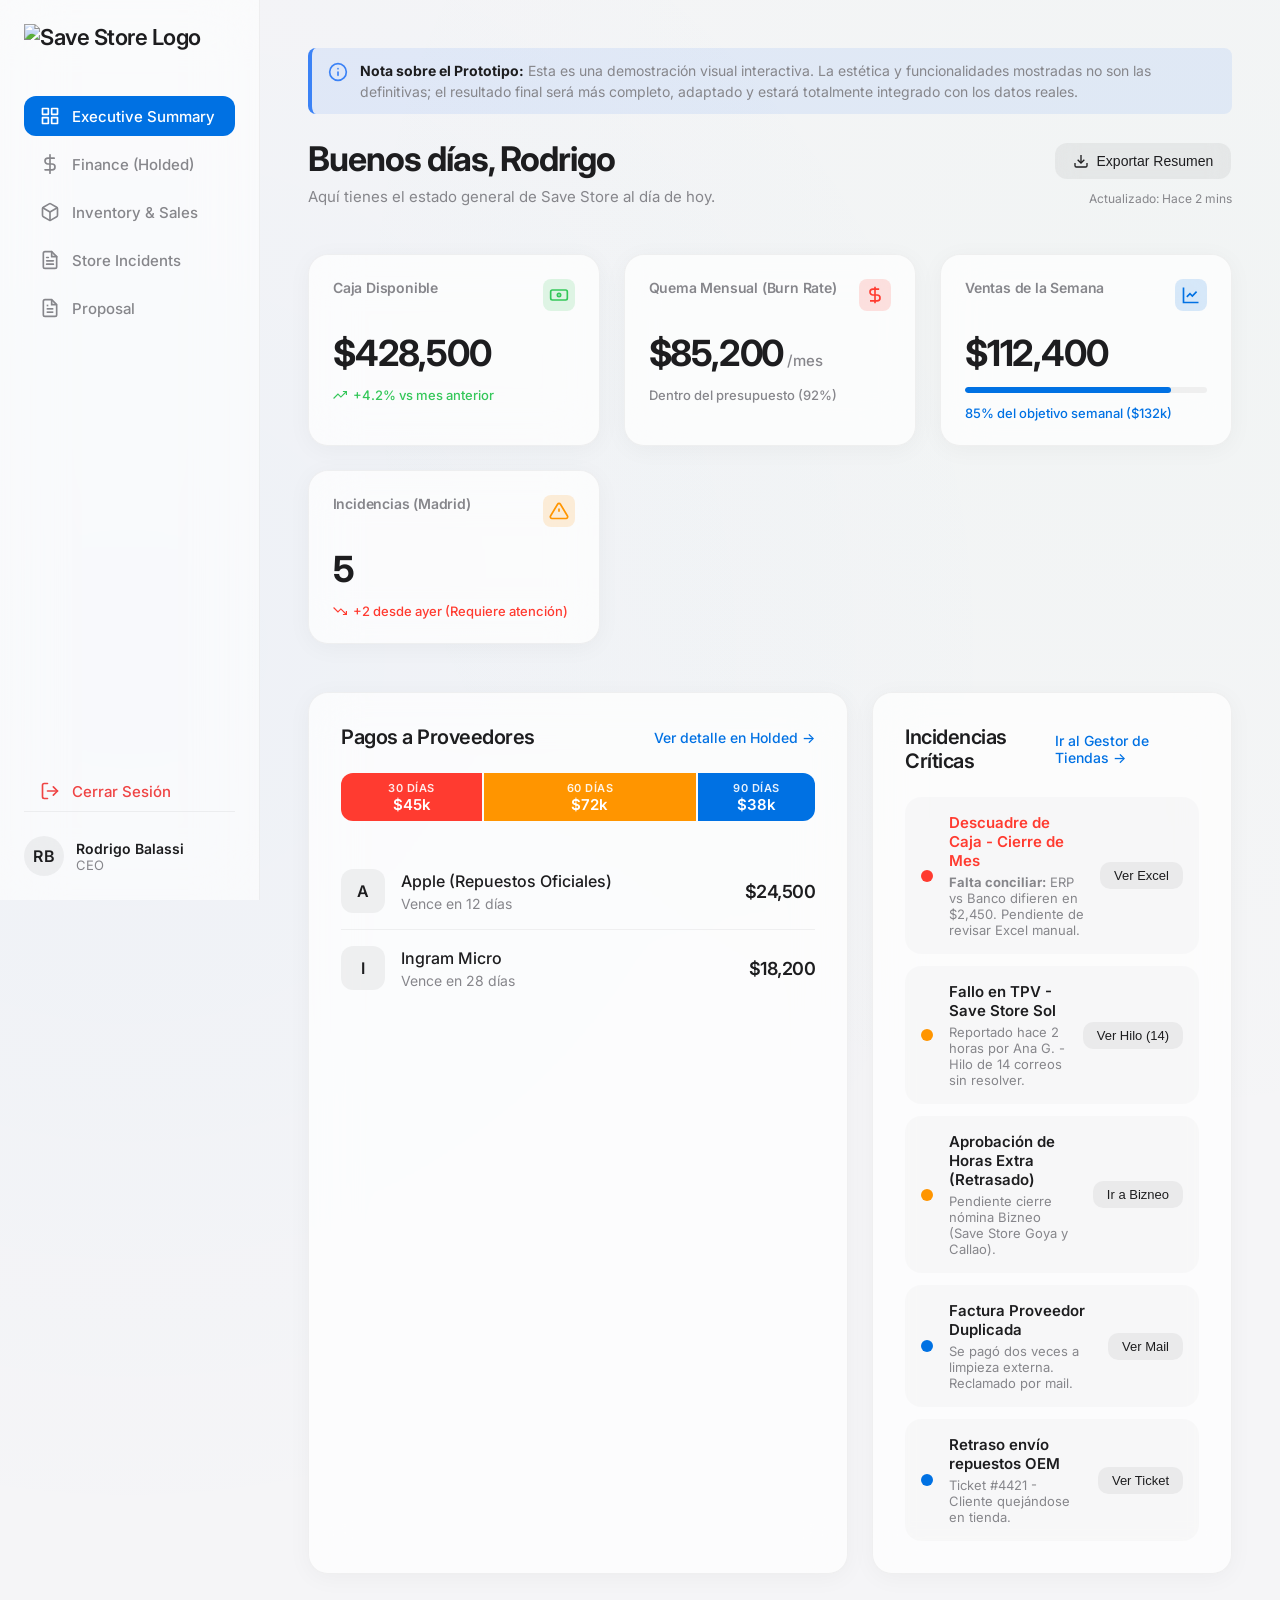
==== index.html @ fc48a294 "chore: remove seed button and script now that stores are populated" ====
<!DOCTYPE html>
<html lang="es">
<head>
    <meta charset="UTF-8">
    <meta name="viewport" content="width=device-width, initial-scale=1.0">
    <title>Dashboard CEO - Save Store</title>
    <link rel="preconnect" href="https://fonts.googleapis.com">
    <link rel="preconnect" href="https://fonts.gstatic.com" crossorigin>
    <link href="https://fonts.googleapis.com/css2?family=Inter:wght@300;400;500;600;700&display=swap" rel="stylesheet">
    <link rel="stylesheet" href="styles.css">
    <script type="module" src="auth-guard.js"></script>

    <link rel="stylesheet" href="https://unpkg.com/leaflet@1.9.4/dist/leaflet.css" integrity="sha256-p4NxAoJBhIIN+hmNHrzRCf9tD/miZyoHS5obTRR9BMY=" crossorigin=""/>
    <script src="https://unpkg.com/leaflet@1.9.4/dist/leaflet.js" integrity="sha256-20nQCchB9co0qIjJZRGuk2/Z9VM+kNiyxNV1lvTlZBo=" crossorigin=""></script>
    <script type="module" src="seed.js"></script>
    <script type="module" src="map.js"></script>
</head>

<body>
    <div class="app-container">
        <!-- Sidebar -->
        <aside class="sidebar">
            <div class="logo">
                <img src="https://savestore.es/wp-content/uploads/2022/04/logo-save.svg" alt="Save Store Logo" class="logo-img">
            </div>
                        <nav class="nav-menu">
                <a href="index.html" class="nav-item active">
                    <svg width="20" height="20" viewBox="0 0 24 24" fill="none" stroke="currentColor" stroke-width="2" stroke-linecap="round" stroke-linejoin="round"><rect x="3" y="3" width="7" height="7"></rect><rect x="14" y="3" width="7" height="7"></rect><rect x="14" y="14" width="7" height="7"></rect><rect x="3" y="14" width="7" height="7"></rect></svg>
                    Executive Summary
                </a>
                <a href="finance.html" class="nav-item">
                    <svg width="20" height="20" viewBox="0 0 24 24" fill="none" stroke="currentColor" stroke-width="2" stroke-linecap="round" stroke-linejoin="round"><line x1="12" y1="1" x2="12" y2="23"></line><path d="M17 5H9.5a3.5 3.5 0 0 0 0 7h5a3.5 3.5 0 0 1 0 7H6"></path></svg>
                    Finance (Holded)
                </a>
                <a href="inventory.html" class="nav-item">
                    <svg width="20" height="20" viewBox="0 0 24 24" fill="none" stroke="currentColor" stroke-width="2" stroke-linecap="round" stroke-linejoin="round"><path d="M21 16V8a2 2 0 0 0-1-1.73l-7-4a2 2 0 0 0-2 0l-7 4A2 2 0 0 0 3 8v8a2 2 0 0 0 1 1.73l7 4a2 2 0 0 0 2 0l7-4A2 2 0 0 0 21 16z"></path><polyline points="3.27 6.96 12 12.01 20.73 6.96"></polyline><line x1="12" y1="22.08" x2="12" y2="12"></line></svg>
                    Inventory & Sales
                </a>
                <a href="incidents.html" class="nav-item">
                    <svg width="20" height="20" viewBox="0 0 24 24" fill="none" stroke="currentColor" stroke-width="2" stroke-linecap="round" stroke-linejoin="round"><path d="M14 2H6a2 2 0 0 0-2 2v16a2 2 0 0 0 2 2h12a2 2 0 0 0 2-2V8z"></path><polyline points="14 2 14 8 20 8"></polyline><line x1="16" y1="13" x2="8" y2="13"></line><line x1="16" y1="17" x2="8" y2="17"></line><polyline points="10 9 9 9 8 9"></polyline></svg>
                    Store Incidents
                </a>
                <a href="proposal.html" class="nav-item">
                    <svg width="20" height="20" fill="none" stroke="currentColor" stroke-width="2" viewBox="0 0 24 24"><path d="M14 2H6a2 2 0 0 0-2 2v16a2 2 0 0 0 2 2h12a2 2 0 0 0 2-2V8z"></path><polyline points="14 2 14 8 20 8"></polyline><line x1="16" y1="13" x2="8" y2="13"></line><line x1="16" y1="17" x2="8" y2="17"></line><polyline points="10 9 9 9 8 9"></polyline></svg>
                    Proposal
                </a>
                            <a href="#" onclick="window.logout()" class="nav-item" style="color: #ef4444; margin-top: auto;">
                    <svg width="20" height="20" viewBox="0 0 24 24" fill="none" stroke="currentColor" stroke-width="2" stroke-linecap="round" stroke-linejoin="round"><path d="M9 21H5a2 2 0 0 1-2-2V5a2 2 0 0 1 2-2h4"></path><polyline points="16 17 21 12 16 7"></polyline><line x1="21" y1="12" x2="9" y2="12"></line></svg>
                    Cerrar Sesión
                </a>
            </nav>
            <div class="user-profile">
                <div class="avatar">RB</div>
                <div class="user-info">
                    <span class="user-name">Rodrigo Balassi</span>
                    <span class="user-role">CEO</span>
                </div>
            </div>
        </aside>

        <!-- Main Content -->
        <main class="main-content">

            <div style="background-color: rgba(59, 130, 246, 0.1); border-left: 4px solid #3b82f6; padding: 12px 16px; margin-bottom: 24px; border-radius: 8px; display: flex; align-items: flex-start; gap: 12px;">
                <svg width="20" height="20" viewBox="0 0 24 24" fill="none" stroke="#3b82f6" stroke-width="2" stroke-linecap="round" stroke-linejoin="round" style="flex-shrink: 0; margin-top: 2px;"><circle cx="12" cy="12" r="10"></circle><line x1="12" y1="16" x2="12" y2="12"></line><line x1="12" y1="8" x2="12.01" y2="8"></line></svg>
                <div style="color: var(--text-secondary); font-size: 14px; line-height: 1.5;">
                    <strong style="color: var(--text-primary);">Nota sobre el Prototipo:</strong> Esta es una demostración visual interactiva. La estética y funcionalidades mostradas no son las definitivas; el resultado final será más completo, adaptado y estará totalmente integrado con los datos reales.
                </div>
            </div>

            <header class="top-header">
                <div class="greeting">
                    <h1>Buenos días, Rodrigo</h1>
                    <p>Aquí tienes el estado general de Save Store al día de hoy.</p>
                </div>
                <div class="header-actions">
                    <button class="btn btn-secondary">
                        <svg width="16" height="16" viewBox="0 0 24 24" fill="none" stroke="currentColor" stroke-width="2"><path d="M21 15v4a2 2 0 0 1-2 2H5a2 2 0 0 1-2-2v-4"></path><polyline points="7 10 12 15 17 10"></polyline><line x1="12" y1="15" x2="12" y2="3"></line></svg>
                        Exportar Resumen
                    </button>
                    
                    <div class="date-badge">
Actualizado: Hace 2 mins</div>
                </div>
            </header>

            <!-- Key Metrics Grid -->
            <div class="metrics-grid">
                <!-- Caja -->
                <div class="metric-card glass">
                    <div class="metric-header">
                        <span class="metric-title">Caja Disponible</span>
                        <div class="icon-box green">
                            <svg width="20" height="20" viewBox="0 0 24 24" fill="none" stroke="currentColor" stroke-width="2"><rect x="2" y="6" width="20" height="12" rx="2"></rect><circle cx="12" cy="12" r="2"></circle></svg>
                        </div>
                    </div>
                    <div class="metric-value">$428,500</div>
                    <div class="metric-trend positive">
                        <svg width="14" height="14" viewBox="0 0 24 24" fill="none" stroke="currentColor" stroke-width="2"><polyline points="23 6 13.5 15.5 8.5 10.5 1 18"></polyline><polyline points="17 6 23 6 23 12"></polyline></svg>
                        +4.2% vs mes anterior
                    </div>
                </div>

                <!-- Burn Rate -->
                <div class="metric-card glass">
                    <div class="metric-header">
                        <span class="metric-title">Quema Mensual (Burn Rate)</span>
                        <div class="icon-box red">
                            <svg width="20" height="20" viewBox="0 0 24 24" fill="none" stroke="currentColor" stroke-width="2"><path d="M12 2v20"></path><path d="M17 5H9.5a3.5 3.5 0 0 0 0 7h5a3.5 3.5 0 0 1 0 7H6"></path></svg>
                        </div>
                    </div>
                    <div class="metric-value">$85,200<span class="metric-unit">/mes</span></div>
                    <div class="metric-trend neutral">
                        Dentro del presupuesto (92%)
                    </div>
                </div>

                <!-- Ventas vs Objetivo -->
                <div class="metric-card glass">
                    <div class="metric-header">
                        <span class="metric-title">Ventas de la Semana</span>
                        <div class="icon-box blue">
                            <svg width="20" height="20" viewBox="0 0 24 24" fill="none" stroke="currentColor" stroke-width="2"><path d="M3 3v18h18"></path><path d="M18.7 8l-5.1 5.2-2.8-2.7L7 14.3"></path></svg>
                        </div>
                    </div>
                    <div class="metric-value">$112,400</div>
                    <div class="progress-bar-container">
                        <div class="progress-bar-fill" style="width: 85%;"></div>
                    </div>
                    <div class="metric-trend info">
                        85% del objetivo semanal ($132k)
                    </div>
                </div>

                <!-- Incidencias -->
                <div class="metric-card glass">
                    <div class="metric-header">
                        <span class="metric-title">Incidencias (Madrid)</span>
                        <div class="icon-box orange">
                            <svg width="20" height="20" viewBox="0 0 24 24" fill="none" stroke="currentColor" stroke-width="2"><path d="M10.29 3.86L1.82 18a2 2 0 0 0 1.71 3h16.94a2 2 0 0 0 1.71-3L13.71 3.86a2 2 0 0 0-3.42 0z"></path><line x1="12" y1="9" x2="12" y2="13"></line><line x1="12" y1="17" x2="12.01" y2="17"></line></svg>
                        </div>
                    </div>
                    <div class="metric-value">5</div>
                    <div class="metric-trend negative">
                        <svg width="14" height="14" viewBox="0 0 24 24" fill="none" stroke="currentColor" stroke-width="2"><polyline points="23 18 13.5 8.5 8.5 13.5 1 6"></polyline><polyline points="17 18 23 18 23 12"></polyline></svg>
                        +2 desde ayer (Requiere atención)
                    </div>
                </div>
            </div>

            <!-- Detailed Sections -->
            <div class="details-grid">
                <!-- Pagos Comprometidos -->
                <div class="detail-card glass">
                    <div class="card-header">
                        <h2>Pagos a Proveedores</h2>
                        <a href="finance.html" class="view-all">Ver detalle en Holded →</a>
                    </div>
                    <div class="timeline-chart">
                        <div class="timeline-bar">
                            <div class="timeline-segment warning" style="width: 30%;">
                                <span class="segment-label">30 Días</span>
                                <span class="segment-value">$45k</span>
                            </div>
                            <div class="timeline-segment caution" style="width: 45%;">
                                <span class="segment-label">60 Días</span>
                                <span class="segment-value">$72k</span>
                            </div>
                            <div class="timeline-segment safe" style="width: 25%;">
                                <span class="segment-label">90 Días</span>
                                <span class="segment-value">$38k</span>
                            </div>
                        </div>
                    </div>
                    <ul class="supplier-list">
                        <li>
                            <div class="supplier-info">
                                <div class="supplier-avatar">A</div>
                                <div>
                                    <h4>Apple (Repuestos Oficiales)</h4>
                                    <p>Vence en 12 días</p>
                                </div>
                            </div>
                            <span class="amount">$24,500</span>
                        </li>
                        <li>
                            <div class="supplier-info">
                                <div class="supplier-avatar">I</div>
                                <div>
                                    <h4>Ingram Micro</h4>
                                    <p>Vence en 28 días</p>
                                </div>
                            </div>
                            <span class="amount">$18,200</span>
                        </li>
                    </ul>
                </div>

                <!-- Incidencias Críticas -->
                <div class="detail-card glass">
                    <div class="card-header">
                        <h2>Incidencias Críticas</h2>
                        <a href="incidents.html" class="view-all">Ir al Gestor de Tiendas →</a>
                    </div>
                    <div class="incidents-list">
                        <div class="incident-item">
                            <div class="status-indicator critical"></div>
                            <div class="incident-content">
                                <h4 style="color:var(--color-red)">Descuadre de Caja - Cierre de Mes</h4>
                                <p><strong>Falta conciliar:</strong> ERP vs Banco difieren en $2,450. Pendiente de revisar Excel manual.</p>
                            </div>
                            <button class="btn-small">Ver Excel</button>
                        </div>
                        <div class="incident-item">
                            <div class="status-indicator high"></div>
                            <div class="incident-content">
                                <h4>Fallo en TPV - Save Store Sol</h4>
                                <p>Reportado hace 2 horas por Ana G. - Hilo de 14 correos sin resolver.</p>
                            </div>
                            <button class="btn-small">Ver Hilo (14)</button>
                        </div>
                        <div class="incident-item">
                            <div class="status-indicator high"></div>
                            <div class="incident-content">
                                <h4>Aprobación de Horas Extra (Retrasado)</h4>
                                <p>Pendiente cierre nómina Bizneo (Save Store Goya y Callao).</p>
                            </div>
                            <button class="btn-small">Ir a Bizneo</button>
                        </div>
                        <div class="incident-item">
                            <div class="status-indicator medium"></div>
                            <div class="incident-content">
                                <h4>Factura Proveedor Duplicada</h4>
                                <p>Se pagó dos veces a limpieza externa. Reclamado por mail.</p>
                            </div>
                            <button class="btn-small">Ver Mail</button>
                        </div>
                        <div class="incident-item">
                            <div class="status-indicator medium"></div>
                            <div class="incident-content">
                                <h4>Retraso envío repuestos OEM</h4>
                                <p>Ticket #4421 - Cliente quejándose en tienda.</p>
                            </div>
                            <button class="btn-small">Ver Ticket</button>
                        </div>
                    </div>
                </div>
            </div>
        </main>
    </div>
</body>
</html>
---- styles.css ----
:root {
    /* Apple Light Mode Colors */
    --bg-dark: #f5f5f7; /* Classic Apple light background */
    --bg-panel: rgba(255, 255, 255, 0.7);
    --bg-panel-hover: rgba(255, 255, 255, 0.9);
    --border-color: rgba(0, 0, 0, 0.05);
    --text-primary: #1d1d1f; /* Apple text color */
    --text-secondary: #86868b;
    --accent: #0071e3; /* Apple Blue (Light Mode) */
    
    --color-green: #34c759;
    --color-red: #ff3b30;
    --color-blue: #0071e3;
    --color-orange: #ff9500;
    
    --font-main: -apple-system, BlinkMacSystemFont, "Inter", "SF Pro Text", "Segoe UI", Roboto, Helvetica, Arial, sans-serif;
}

* {
    margin: 0;
    padding: 0;
    box-sizing: border-box;
    -webkit-font-smoothing: antialiased;
    -moz-osx-font-smoothing: grayscale;
}

body {
    background-color: var(--bg-dark);
    color: var(--text-primary);
    font-family: var(--font-main);
    background-image: 
        radial-gradient(circle at 10% 40%, rgba(0, 113, 227, 0.03) 0%, transparent 60%),
        radial-gradient(circle at 90% 20%, rgba(52, 199, 89, 0.02) 0%, transparent 50%);
    min-height: 100vh;
    overflow-x: hidden;
}

/* Glassmorphism Utilities - Apple Style (Light Mode) */
.glass {
    background: var(--bg-panel);
    backdrop-filter: blur(24px);
    -webkit-backdrop-filter: blur(24px);
    border: 0.5px solid var(--border-color);
    border-radius: 20px;
    box-shadow: 0 4px 24px rgba(0, 0, 0, 0.04);
    transition: transform 0.2s cubic-bezier(0.25, 0.1, 0.25, 1), background 0.2s ease, box-shadow 0.2s ease;
}

.glass:hover {
    background: var(--bg-panel-hover);
    transform: scale(0.995);
    box-shadow: 0 8px 32px rgba(0, 0, 0, 0.06);
}

/* Layout */
.app-container {
    display: flex;
    min-height: 100vh;
}

/* Sidebar */
.sidebar {
    width: 260px;
    border-right: 0.5px solid var(--border-color);
    background: rgba(255, 255, 255, 0.6);
    backdrop-filter: blur(30px);
    -webkit-backdrop-filter: blur(30px);
    display: flex;
    flex-direction: column;
    padding: 24px;
    position: fixed;
    height: 100vh;
}

.logo {
    display: flex;
    align-items: center;
    gap: 12px;
    font-size: 22px;
    font-weight: 600;
    letter-spacing: -0.5px;
    margin-bottom: 40px;
}

.logo-img {
    height: 32px;
    width: auto;
    object-fit: contain;
}

.nav-menu {
    display: flex;
    flex-direction: column;
    gap: 8px;
    flex: 1;
}

.nav-item {
    display: flex;
    align-items: center;
    gap: 12px;
    padding: 10px 16px;
    color: var(--text-secondary);
    text-decoration: none;
    border-radius: 12px;
    font-weight: 500;
    font-size: 15px;
    transition: all 0.2s cubic-bezier(0.25, 0.1, 0.25, 1);
}

.nav-item:hover, .nav-item.active {
    background: rgba(0, 0, 0, 0.03);
    color: var(--text-primary);
}

.nav-item.active {
    background: var(--accent);
    color: #ffffff;
}

.user-profile {
    display: flex;
    align-items: center;
    gap: 12px;
    padding-top: 24px;
    border-top: 0.5px solid var(--border-color);
}

.avatar {
    width: 40px;
    height: 40px;
    border-radius: 50%;
    background: rgba(0,0,0,0.05);
    display: flex;
    align-items: center;
    justify-content: center;
    font-weight: 600;
    letter-spacing: 1px;
}

.user-info {
    display: flex;
    flex-direction: column;
}

.user-name {
    font-weight: 600;
    font-size: 14px;
}

.user-role {
    font-size: 13px;
    color: var(--text-secondary);
}

/* Main Content */
.main-content {
    flex: 1;
    margin-left: 260px;
    padding: 48px;
}

.top-header {
    display: flex;
    justify-content: space-between;
    align-items: flex-end;
    margin-bottom: 48px;
}

.greeting h1 {
    font-size: 34px;
    font-weight: 700;
    letter-spacing: -1px;
    margin-bottom: 8px;
}

.greeting p {
    color: var(--text-secondary);
    font-size: 15px;
}

.header-actions {
    display: flex;
    flex-direction: column;
    align-items: flex-end;
    gap: 12px;
}

.date-badge {
    font-size: 12px;
    color: var(--text-secondary);
    display: inline-flex;
    align-items: center;
}

.btn {
    display: inline-flex;
    align-items: center;
    gap: 8px;
    padding: 10px 18px;
    border-radius: 12px;
    font-weight: 500;
    font-size: 14px;
    cursor: pointer;
    border: none;
    transition: all 0.2s cubic-bezier(0.25, 0.1, 0.25, 1);
}

.btn-secondary {
    background: rgba(0, 0, 0, 0.05);
    color: var(--text-primary);
    backdrop-filter: blur(10px);
}

.btn-secondary:hover {
    background: rgba(0, 0, 0, 0.08);
    transform: scale(0.98);
}

.btn-small {
    padding: 6px 14px;
    border-radius: 10px;
    font-size: 13px;
    font-weight: 500;
    background: rgba(0, 0, 0, 0.05);
    color: var(--text-primary);
    cursor: pointer;
    transition: all 0.2s;
    border: none;
}

.btn-small:hover {
    background: rgba(0, 0, 0, 0.08);
    transform: scale(0.96);
}

/* Metrics Grid */
.metrics-grid {
    display: grid;
    grid-template-columns: repeat(auto-fit, minmax(240px, 1fr));
    gap: 24px;
    margin-bottom: 48px;
}

.metric-card {
    padding: 24px;
}

.metric-header {
    display: flex;
    justify-content: space-between;
    align-items: flex-start;
    margin-bottom: 20px;
}

.metric-title {
    color: var(--text-secondary);
    font-size: 14px;
    font-weight: 600;
    letter-spacing: -0.2px;
}

.icon-box {
    width: 32px;
    height: 32px;
    border-radius: 8px;
    display: flex;
    align-items: center;
    justify-content: center;
}

.icon-box.green { color: var(--color-green); background: rgba(52, 199, 89, 0.15); }
.icon-box.red { color: var(--color-red); background: rgba(255, 59, 48, 0.15); }
.icon-box.blue { color: var(--color-blue); background: rgba(0, 113, 227, 0.15); }
.icon-box.orange { color: var(--color-orange); background: rgba(255, 149, 0, 0.15); }

.metric-value {
    font-size: 36px;
    font-weight: 700;
    letter-spacing: -1.2px;
    margin-bottom: 12px;
    display: flex;
    align-items: baseline;
    gap: 4px;
}

.metric-unit {
    font-size: 15px;
    color: var(--text-secondary);
    font-weight: 500;
    letter-spacing: 0;
}

.metric-trend {
    display: flex;
    align-items: center;
    gap: 6px;
    font-size: 13px;
    font-weight: 500;
}

.metric-trend.positive { color: var(--color-green); }
.metric-trend.negative { color: var(--color-red); }
.metric-trend.neutral { color: var(--text-secondary); }
.metric-trend.info { color: var(--color-blue); }

.progress-bar-container {
    height: 6px;
    background: rgba(0, 0, 0, 0.05);
    border-radius: 3px;
    margin-bottom: 12px;
    overflow: hidden;
}

.progress-bar-fill {
    height: 100%;
    background: var(--color-blue);
    border-radius: 3px;
}

/* Details Grid */
.details-grid {
    display: grid;
    grid-template-columns: 3fr 2fr;
    gap: 24px;
}

.detail-card {
    padding: 32px;
}

.card-header {
    display: flex;
    justify-content: space-between;
    align-items: center;
    margin-bottom: 24px;
}

.card-header h2 {
    font-size: 20px;
    font-weight: 600;
    letter-spacing: -0.5px;
}

.view-all {
    color: var(--accent);
    text-decoration: none;
    font-size: 14px;
    font-weight: 500;
}

.view-all:hover {
    text-decoration: underline;
}

/* Timeline Chart */
.timeline-chart {
    margin-bottom: 32px;
}

.timeline-bar {
    display: flex;
    height: 48px;
    border-radius: 12px;
    overflow: hidden;
    gap: 2px;
    background: transparent;
}

.timeline-segment {
    display: flex;
    flex-direction: column;
    justify-content: center;
    align-items: center;
    position: relative;
}

.timeline-segment.warning { background: var(--color-red); color: white; }
.timeline-segment.caution { background: var(--color-orange); color: white; }
.timeline-segment.safe { background: var(--color-blue); color: white; }

.segment-label {
    font-size: 11px;
    text-transform: uppercase;
    letter-spacing: 0.5px;
    opacity: 0.9;
    font-weight: 600;
}

.segment-value {
    font-size: 15px;
    font-weight: 600;
}

/* Supplier List */
.supplier-list {
    list-style: none;
}

.supplier-list li {
    display: flex;
    justify-content: space-between;
    align-items: center;
    padding: 16px 0;
    border-bottom: 0.5px solid var(--border-color);
}

.supplier-list li:last-child {
    border-bottom: none;
    padding-bottom: 0;
}

.supplier-info {
    display: flex;
    align-items: center;
    gap: 16px;
}

.supplier-avatar {
    width: 44px;
    height: 44px;
    background: rgba(0, 0, 0, 0.05);
    color: var(--text-primary);
    border-radius: 12px;
    display: flex;
    align-items: center;
    justify-content: center;
    font-weight: 600;
    font-size: 16px;
}

.supplier-info h4 {
    font-size: 16px;
    font-weight: 500;
    margin-bottom: 4px;
}

.supplier-info p {
    font-size: 14px;
    color: var(--text-secondary);
}

.amount {
    font-weight: 600;
    font-size: 18px;
    letter-spacing: -0.5px;
}

/* Incidents List */
.incidents-list {
    display: flex;
    flex-direction: column;
    gap: 12px;
}

.incident-item {
    display: flex;
    align-items: center;
    gap: 16px;
    padding: 16px;
    background: rgba(0, 0, 0, 0.02);
    border-radius: 16px;
    transition: all 0.2s cubic-bezier(0.25, 0.1, 0.25, 1);
}

.incident-item:hover {
    background: rgba(0, 0, 0, 0.04);
    transform: scale(0.98);
}

.status-indicator {
    width: 12px;
    height: 12px;
    border-radius: 50%;
    flex-shrink: 0;
}

.status-indicator.critical { background: var(--color-red); }
.status-indicator.high { background: var(--color-orange); }
.status-indicator.medium { background: var(--color-blue); }

.incident-content {
    flex: 1;
}

.incident-content h4 {
    font-size: 15px;
    font-weight: 600;
    margin-bottom: 4px;
}

.incident-content p {
    font-size: 13px;
    color: var(--text-secondary);
}
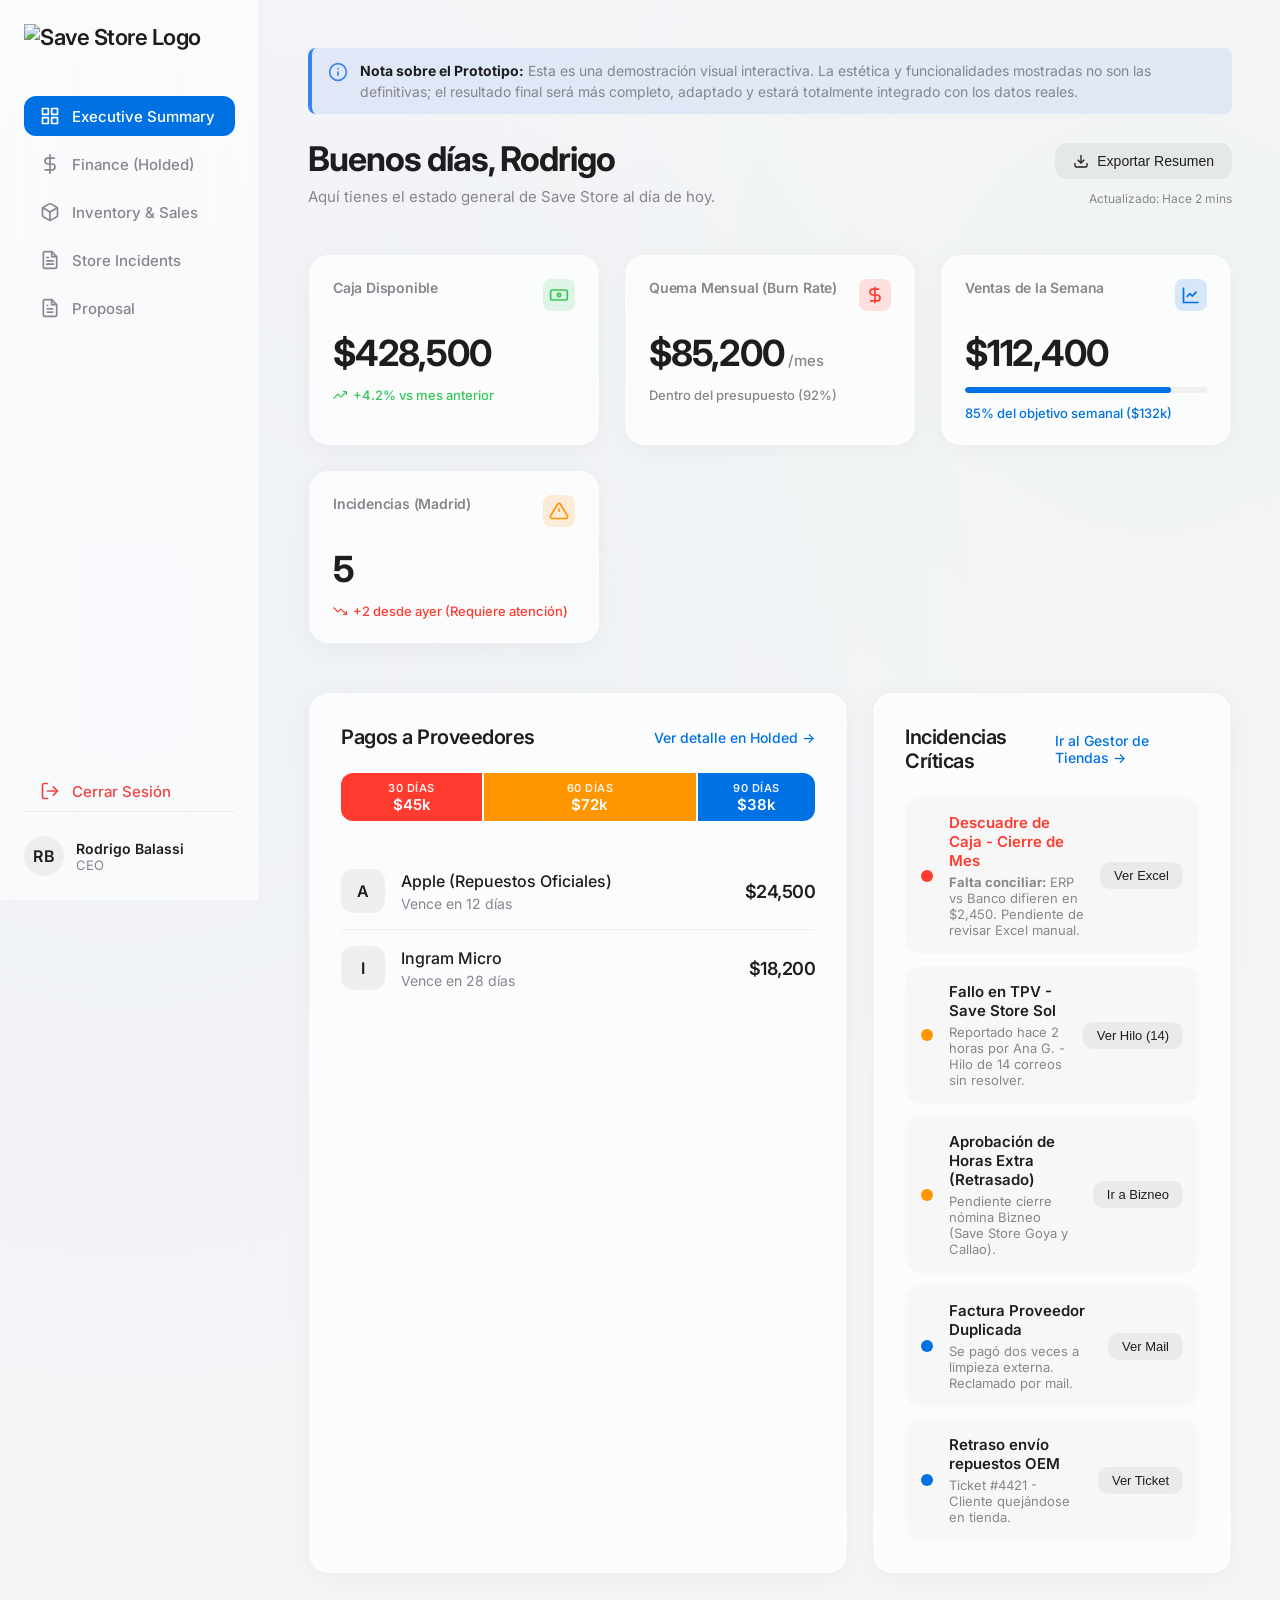
==== commit 2949e991: "fix: restore leaflet imports" ====
--- a/index.html
+++ b/index.html
@@ -9,10 +9,8 @@
     <link href="https://fonts.googleapis.com/css2?family=Inter:wght@300;400;500;600;700&display=swap" rel="stylesheet">
     <link rel="stylesheet" href="styles.css">
     <script type="module" src="auth-guard.js"></script>
-
     <link rel="stylesheet" href="https://unpkg.com/leaflet@1.9.4/dist/leaflet.css" integrity="sha256-p4NxAoJBhIIN+hmNHrzRCf9tD/miZyoHS5obTRR9BMY=" crossorigin=""/>
     <script src="https://unpkg.com/leaflet@1.9.4/dist/leaflet.js" integrity="sha256-20nQCchB9co0qIjJZRGuk2/Z9VM+kNiyxNV1lvTlZBo=" crossorigin=""></script>
-    <script type="module" src="seed.js"></script>
     <script type="module" src="map.js"></script>
 </head>
 
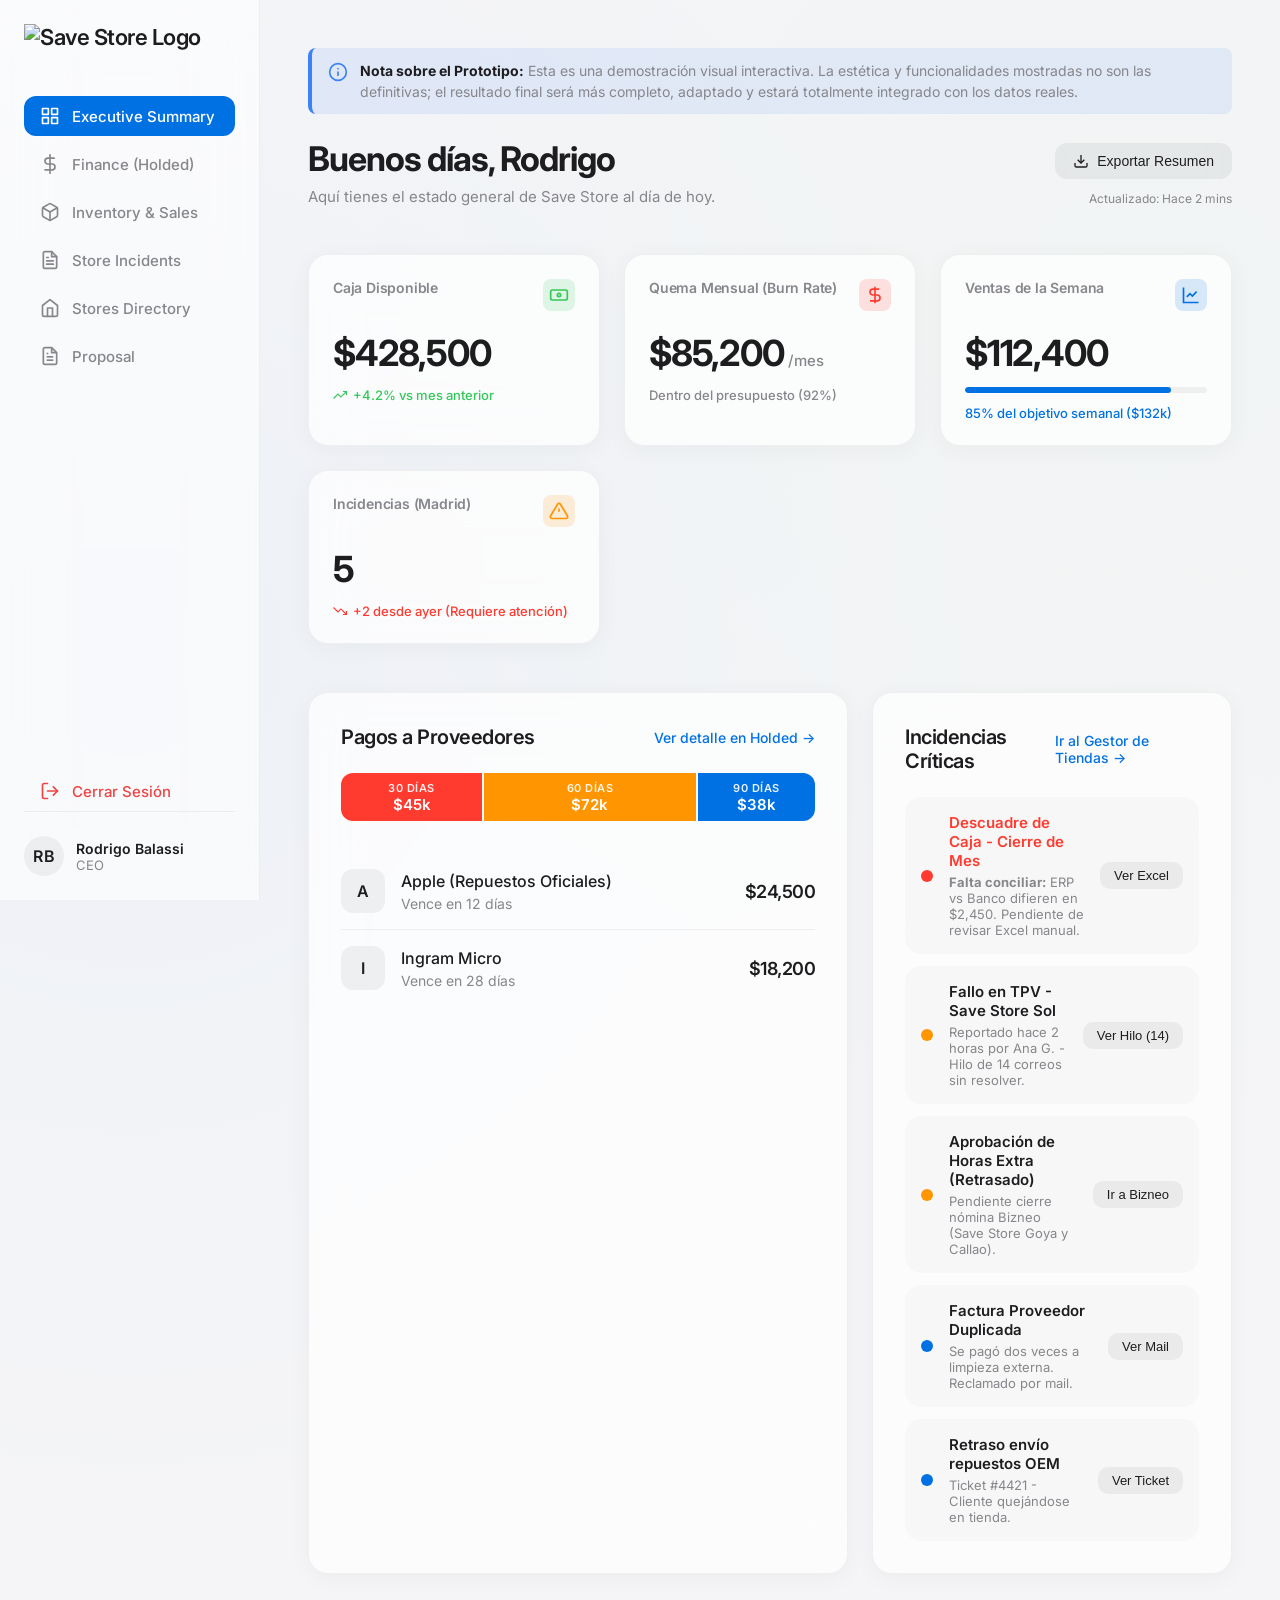
==== commit 6d0b39b8: "feat: add dedicated Stores Directory page with real-time Firebase data table and search" ====
--- a/index.html
+++ b/index.html
@@ -38,6 +38,10 @@
                     <svg width="20" height="20" viewBox="0 0 24 24" fill="none" stroke="currentColor" stroke-width="2" stroke-linecap="round" stroke-linejoin="round"><path d="M14 2H6a2 2 0 0 0-2 2v16a2 2 0 0 0 2 2h12a2 2 0 0 0 2-2V8z"></path><polyline points="14 2 14 8 20 8"></polyline><line x1="16" y1="13" x2="8" y2="13"></line><line x1="16" y1="17" x2="8" y2="17"></line><polyline points="10 9 9 9 8 9"></polyline></svg>
                     Store Incidents
                 </a>
+                                <a href="stores.html" class="nav-item">
+                    <svg width="20" height="20" viewBox="0 0 24 24" fill="none" stroke="currentColor" stroke-width="2" stroke-linecap="round" stroke-linejoin="round"><path d="M3 9l9-7 9 7v11a2 2 0 0 1-2 2H5a2 2 0 0 1-2-2z"></path><polyline points="9 22 9 12 15 12 15 22"></polyline></svg>
+                    Stores Directory
+                </a>
                 <a href="proposal.html" class="nav-item">
                     <svg width="20" height="20" fill="none" stroke="currentColor" stroke-width="2" viewBox="0 0 24 24"><path d="M14 2H6a2 2 0 0 0-2 2v16a2 2 0 0 0 2 2h12a2 2 0 0 0 2-2V8z"></path><polyline points="14 2 14 8 20 8"></polyline><line x1="16" y1="13" x2="8" y2="13"></line><line x1="16" y1="17" x2="8" y2="17"></line><polyline points="10 9 9 9 8 9"></polyline></svg>
                     Proposal
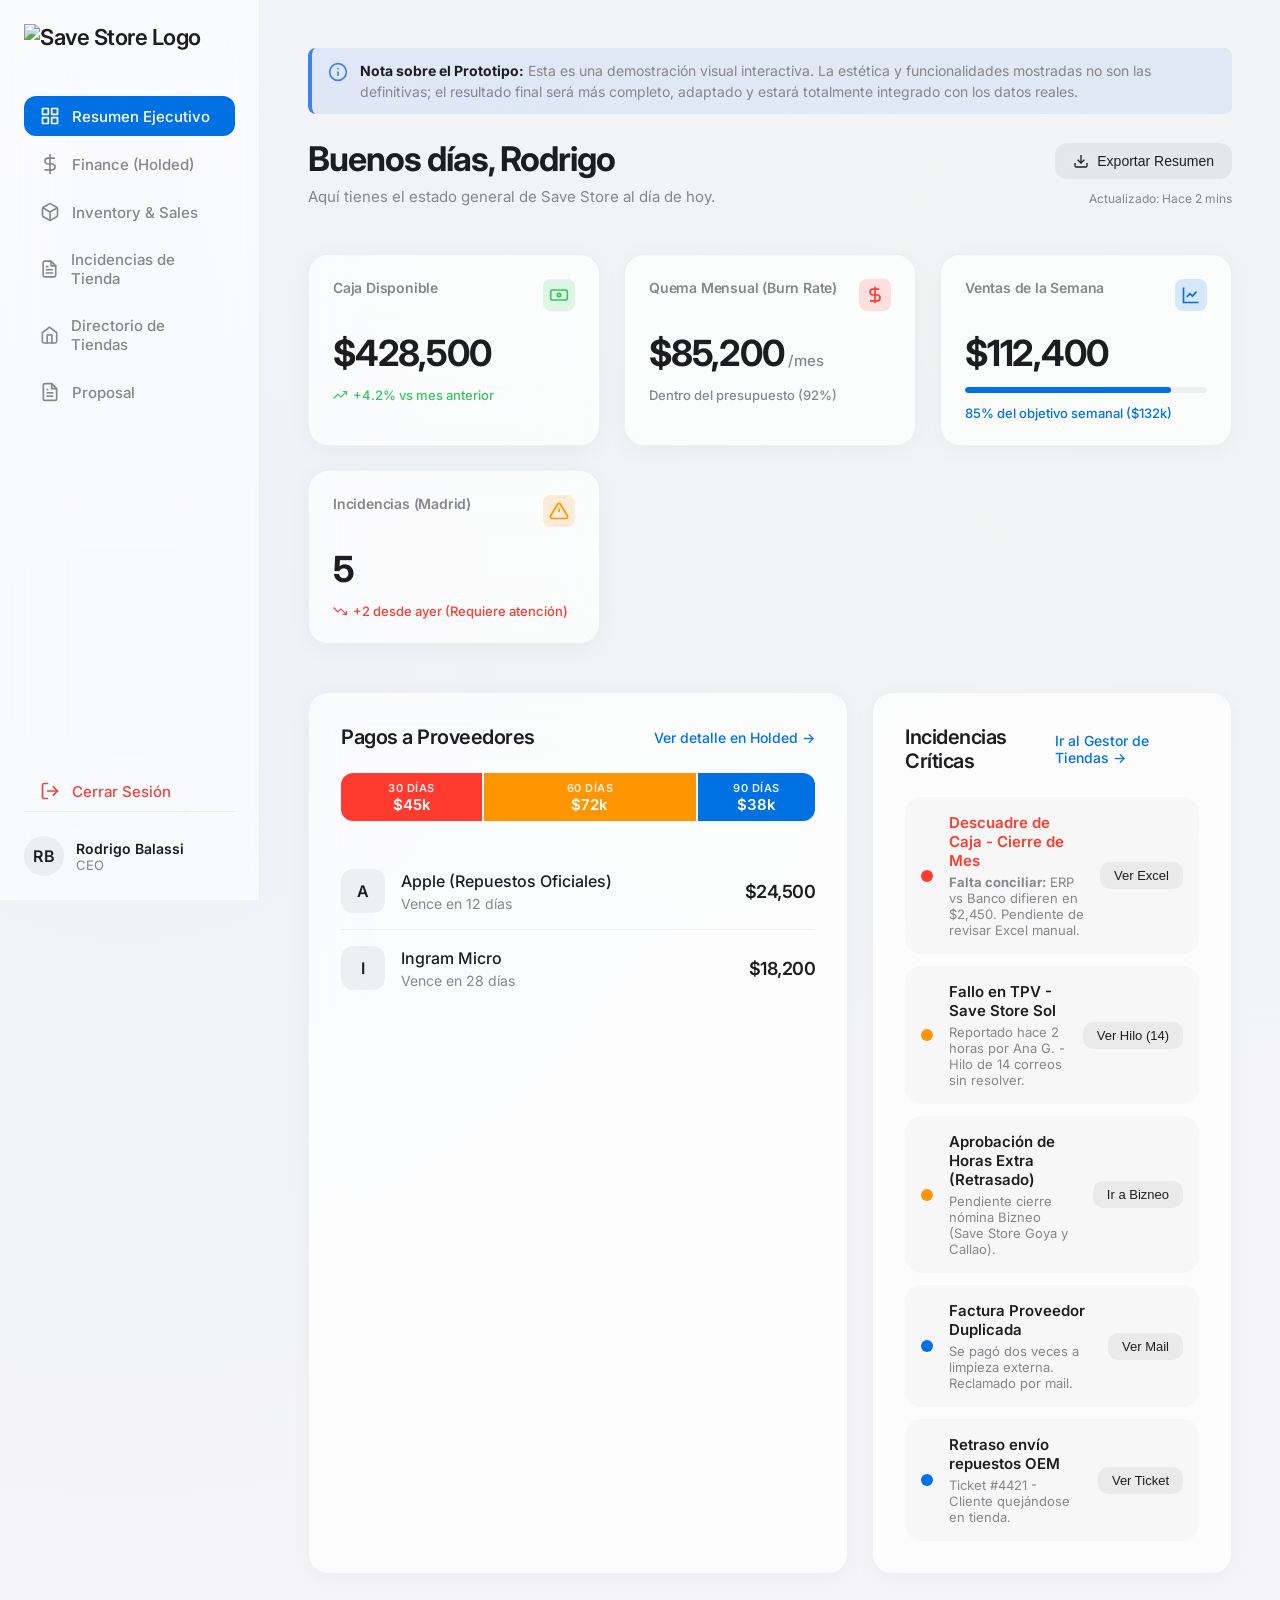
==== commit 2a1600f0: "chore: translate sidebar menu to Spanish" ====
--- a/index.html
+++ b/index.html
@@ -23,9 +23,7 @@
             </div>
                         <nav class="nav-menu">
                 <a href="index.html" class="nav-item active">
-                    <svg width="20" height="20" viewBox="0 0 24 24" fill="none" stroke="currentColor" stroke-width="2" stroke-linecap="round" stroke-linejoin="round"><rect x="3" y="3" width="7" height="7"></rect><rect x="14" y="3" width="7" height="7"></rect><rect x="14" y="14" width="7" height="7"></rect><rect x="3" y="14" width="7" height="7"></rect></svg>
-                    Executive Summary
-                </a>
+                    <svg width="20" height="20" viewBox="0 0 24 24" fill="none" stroke="currentColor" stroke-width="2" stroke-linecap="round" stroke-linejoin="round"><rect x="3" y="3" width="7" height="7"></rect><rect x="14" y="3" width="7" height="7"></rect><rect x="14" y="14" width="7" height="7"></rect><rect x="3" y="14" width="7" height="7"></rect></svg>Resumen Ejecutivo</a>
                 <a href="finance.html" class="nav-item">
                     <svg width="20" height="20" viewBox="0 0 24 24" fill="none" stroke="currentColor" stroke-width="2" stroke-linecap="round" stroke-linejoin="round"><line x1="12" y1="1" x2="12" y2="23"></line><path d="M17 5H9.5a3.5 3.5 0 0 0 0 7h5a3.5 3.5 0 0 1 0 7H6"></path></svg>
                     Finance (Holded)
@@ -35,13 +33,9 @@
                     Inventory & Sales
                 </a>
                 <a href="incidents.html" class="nav-item">
-                    <svg width="20" height="20" viewBox="0 0 24 24" fill="none" stroke="currentColor" stroke-width="2" stroke-linecap="round" stroke-linejoin="round"><path d="M14 2H6a2 2 0 0 0-2 2v16a2 2 0 0 0 2 2h12a2 2 0 0 0 2-2V8z"></path><polyline points="14 2 14 8 20 8"></polyline><line x1="16" y1="13" x2="8" y2="13"></line><line x1="16" y1="17" x2="8" y2="17"></line><polyline points="10 9 9 9 8 9"></polyline></svg>
-                    Store Incidents
-                </a>
+                    <svg width="20" height="20" viewBox="0 0 24 24" fill="none" stroke="currentColor" stroke-width="2" stroke-linecap="round" stroke-linejoin="round"><path d="M14 2H6a2 2 0 0 0-2 2v16a2 2 0 0 0 2 2h12a2 2 0 0 0 2-2V8z"></path><polyline points="14 2 14 8 20 8"></polyline><line x1="16" y1="13" x2="8" y2="13"></line><line x1="16" y1="17" x2="8" y2="17"></line><polyline points="10 9 9 9 8 9"></polyline></svg>Incidencias de Tienda</a>
                                 <a href="stores.html" class="nav-item">
-                    <svg width="20" height="20" viewBox="0 0 24 24" fill="none" stroke="currentColor" stroke-width="2" stroke-linecap="round" stroke-linejoin="round"><path d="M3 9l9-7 9 7v11a2 2 0 0 1-2 2H5a2 2 0 0 1-2-2z"></path><polyline points="9 22 9 12 15 12 15 22"></polyline></svg>
-                    Stores Directory
-                </a>
+                    <svg width="20" height="20" viewBox="0 0 24 24" fill="none" stroke="currentColor" stroke-width="2" stroke-linecap="round" stroke-linejoin="round"><path d="M3 9l9-7 9 7v11a2 2 0 0 1-2 2H5a2 2 0 0 1-2-2z"></path><polyline points="9 22 9 12 15 12 15 22"></polyline></svg>Directorio de Tiendas</a>
                 <a href="proposal.html" class="nav-item">
                     <svg width="20" height="20" fill="none" stroke="currentColor" stroke-width="2" viewBox="0 0 24 24"><path d="M14 2H6a2 2 0 0 0-2 2v16a2 2 0 0 0 2 2h12a2 2 0 0 0 2-2V8z"></path><polyline points="14 2 14 8 20 8"></polyline><line x1="16" y1="13" x2="8" y2="13"></line><line x1="16" y1="17" x2="8" y2="17"></line><polyline points="10 9 9 9 8 9"></polyline></svg>
                     Proposal
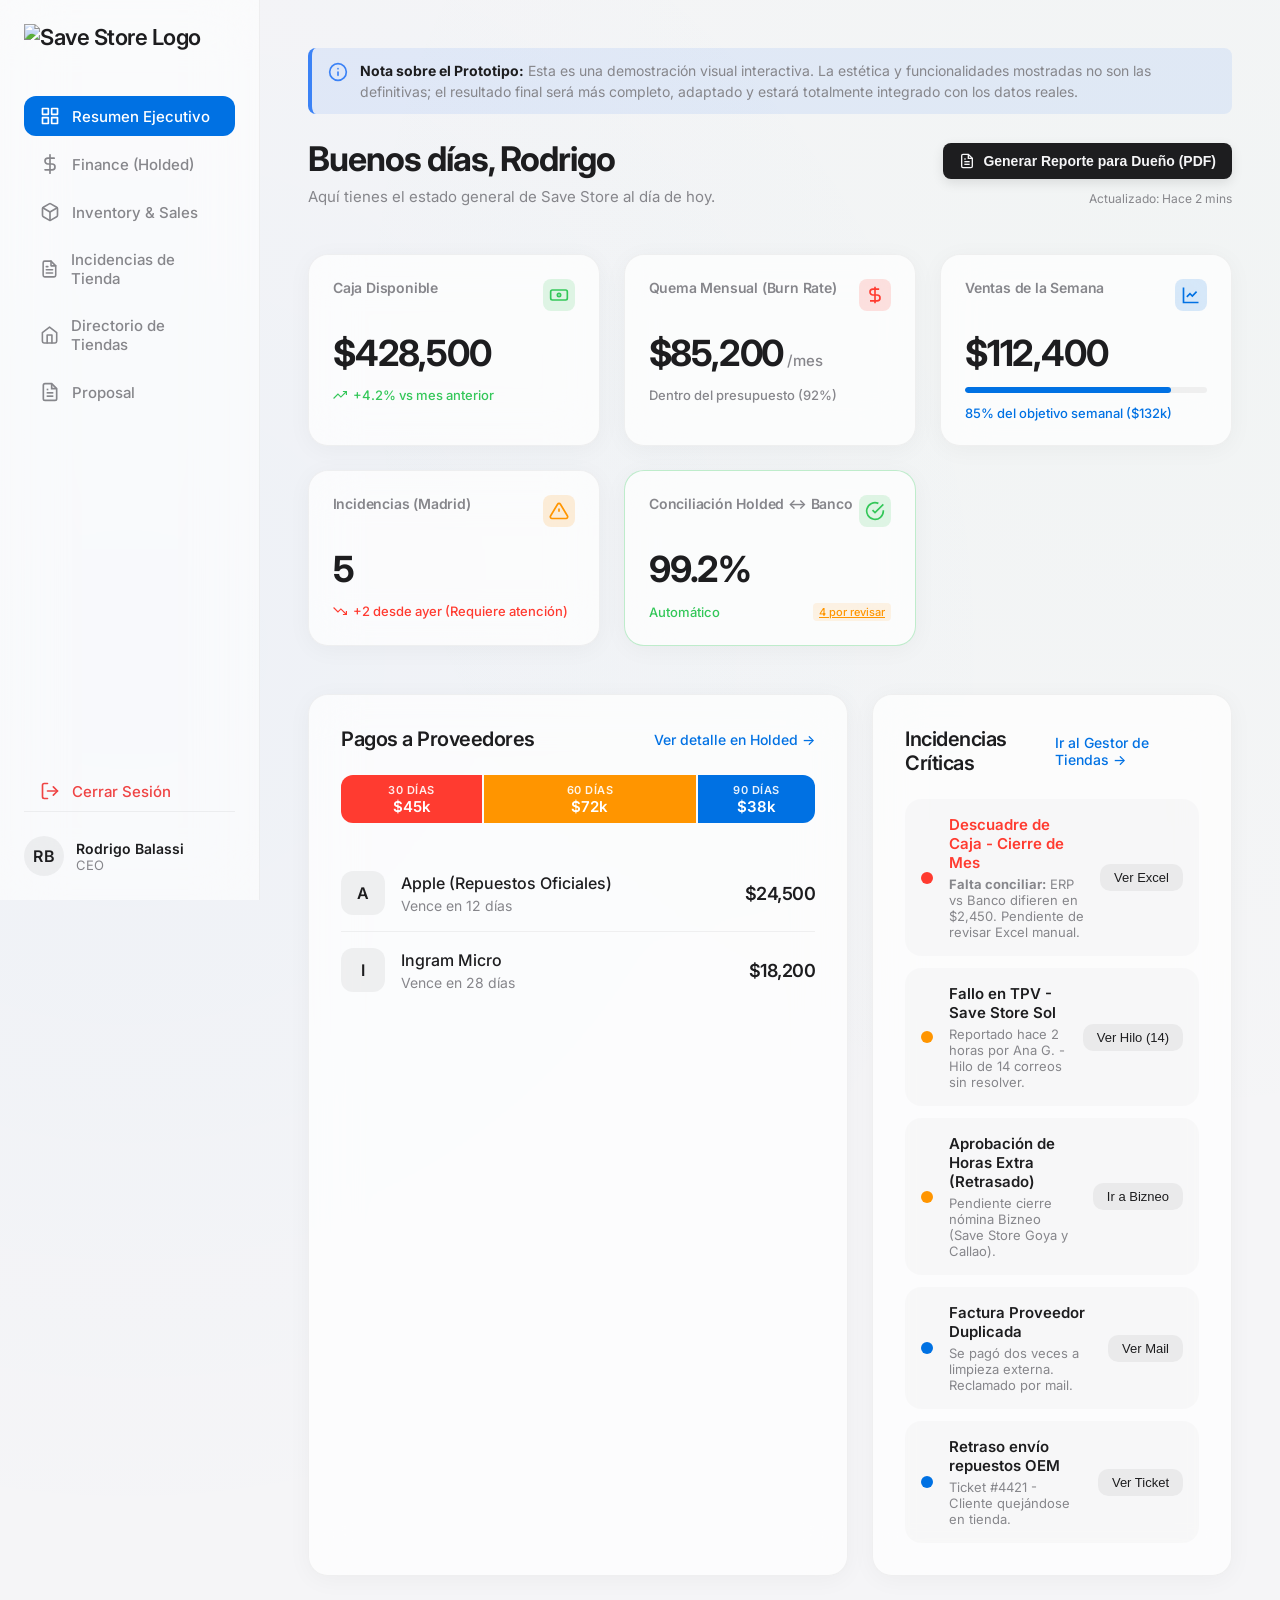
==== commit 190f951b: "feat: add final CEO vision features (Owner Report Button, Bank Reconciliation Status)" ====
--- a/index.html
+++ b/index.html
@@ -70,9 +70,9 @@
                     <p>Aquí tienes el estado general de Save Store al día de hoy.</p>
                 </div>
                 <div class="header-actions">
-                    <button class="btn btn-secondary">
-                        <svg width="16" height="16" viewBox="0 0 24 24" fill="none" stroke="currentColor" stroke-width="2"><path d="M21 15v4a2 2 0 0 1-2 2H5a2 2 0 0 1-2-2v-4"></path><polyline points="7 10 12 15 17 10"></polyline><line x1="12" y1="15" x2="12" y2="3"></line></svg>
-                        Exportar Resumen
+                    <button class="btn btn-primary" style="background: var(--text-primary); color: var(--bg-body); font-weight: 600; padding: 10px 16px; border-radius: 8px; display: flex; align-items: center; gap: 8px; border: none; cursor: pointer; transition: 0.2s; box-shadow: 0 4px 12px rgba(0,0,0,0.1);">
+                        <svg width="16" height="16" viewBox="0 0 24 24" fill="none" stroke="currentColor" stroke-width="2"><path d="M14 2H6a2 2 0 0 0-2 2v16a2 2 0 0 0 2 2h12a2 2 0 0 0 2-2V8z"></path><polyline points="14 2 14 8 20 8"></polyline><line x1="16" y1="13" x2="8" y2="13"></line><line x1="16" y1="17" x2="8" y2="17"></line><polyline points="10 9 9 9 8 9"></polyline></svg>
+                        Generar Reporte para Dueño (PDF)
                     </button>
                     
                     <div class="date-badge">
@@ -142,7 +142,22 @@
                         +2 desde ayer (Requiere atención)
                     </div>
                 </div>
-            </div>
+            
+                <!-- Conciliacion Automatica -->
+                <div class="metric-card glass" style="border: 1px solid rgba(52, 199, 89, 0.3);">
+                    <div class="metric-header">
+                        <span class="metric-title">Conciliación Holded ↔ Banco</span>
+                        <div class="icon-box green">
+                            <svg width="20" height="20" viewBox="0 0 24 24" fill="none" stroke="currentColor" stroke-width="2"><path d="M22 11.08V12a10 10 0 1 1-5.93-9.14"></path><polyline points="22 4 12 14.01 9 11.01"></polyline></svg>
+                        </div>
+                    </div>
+                    <div class="metric-value">99.2%</div>
+                    <div class="metric-trend positive" style="display: flex; justify-content: space-between; align-items: center; width: 100%;">
+                        <span>Automático</span>
+                        <a href="#" style="color: #ff9500; font-size: 11px; text-decoration: underline; background: rgba(255, 149, 0, 0.1); padding: 2px 6px; border-radius: 4px;">4 por revisar</a>
+                    </div>
+                </div>
+</div>
 
             <!-- Detailed Sections -->
             <div class="details-grid">
--- a/styles.css
+++ b/styles.css
@@ -1,6 +1,8 @@
 :root {
     /* Apple Light Mode Colors */
     --bg-dark: #f5f5f7; /* Classic Apple light background */
+    --bg-body: #f5f5f7; /* Standard body background */
+    --bg-card: #ffffff; /* Solid white for cards */
     --bg-panel: rgba(255, 255, 255, 0.7);
     --bg-panel-hover: rgba(255, 255, 255, 0.9);
     --border-color: rgba(0, 0, 0, 0.05);
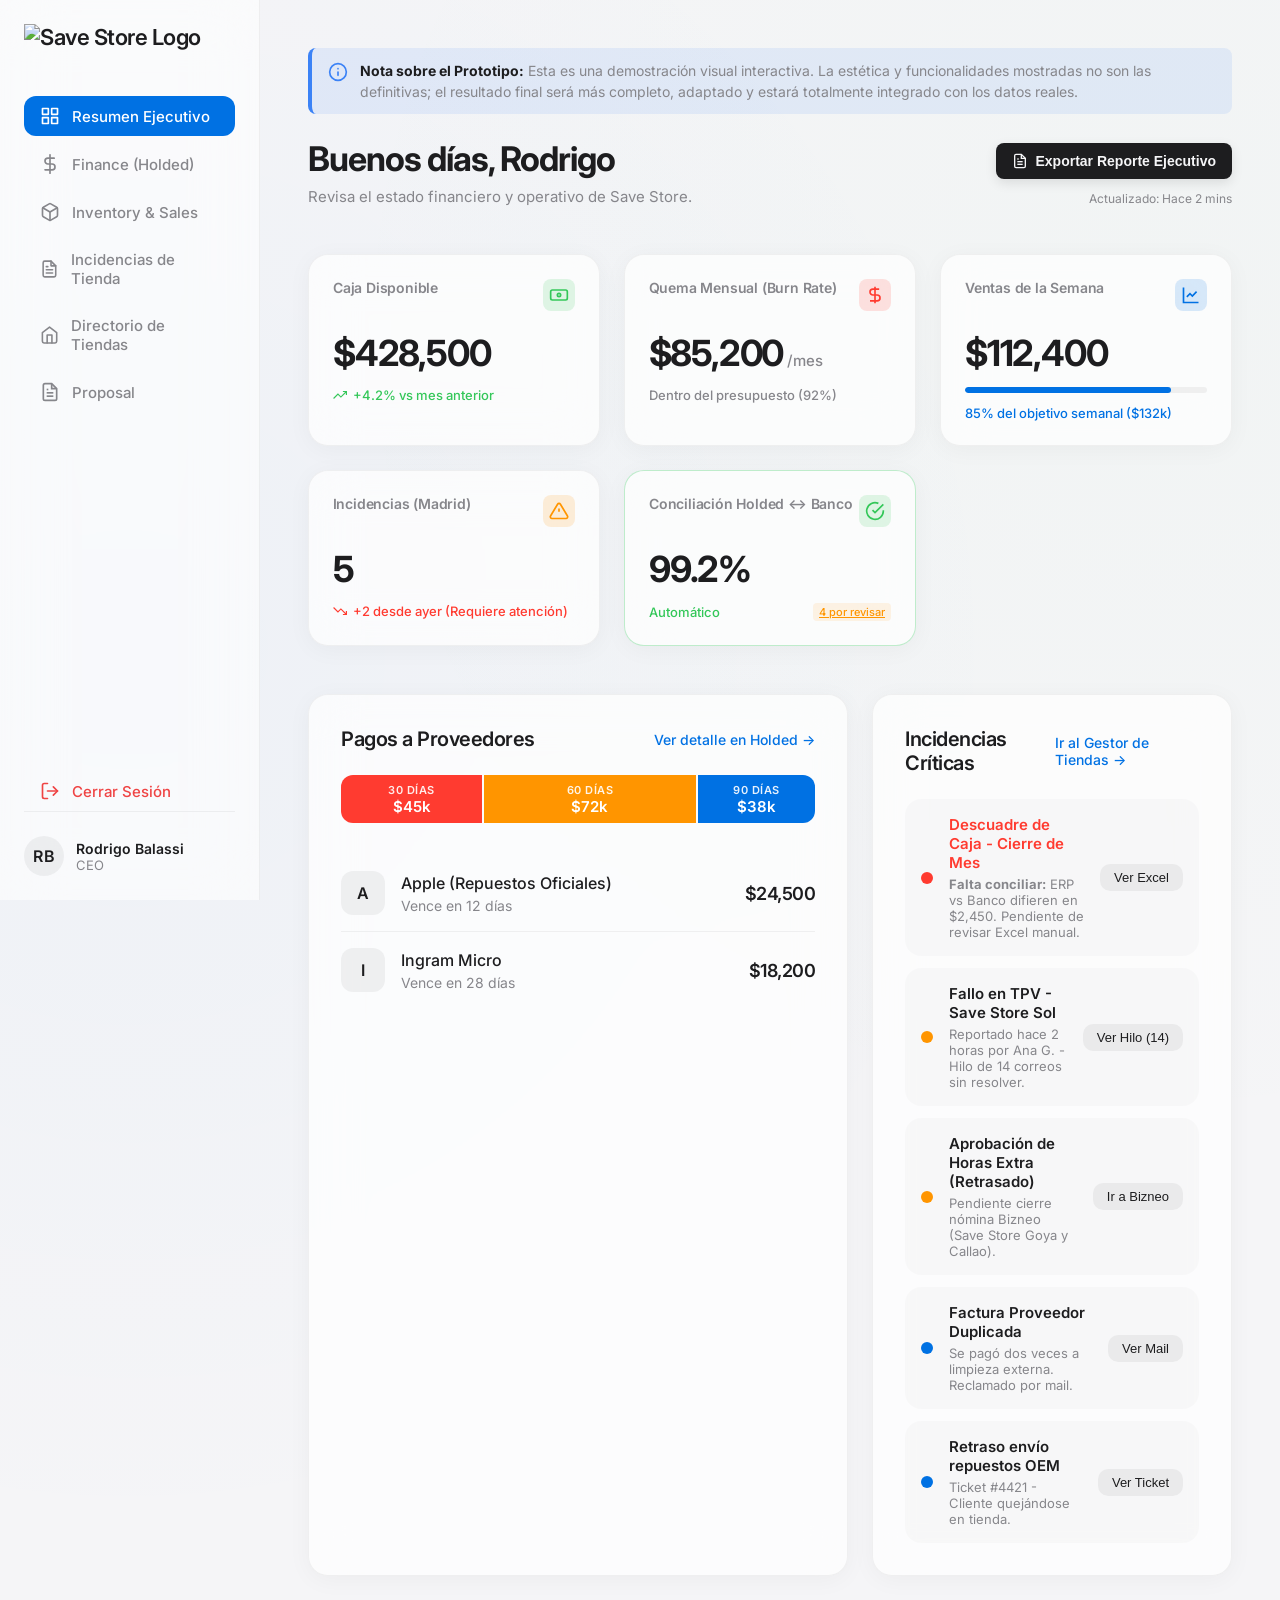
==== commit ec766973: "feat: make export report button functional and apply Vercel writing guidelines to web copy" ====
--- a/index.html
+++ b/index.html
@@ -67,12 +67,12 @@
             <header class="top-header">
                 <div class="greeting">
                     <h1>Buenos días, Rodrigo</h1>
-                    <p>Aquí tienes el estado general de Save Store al día de hoy.</p>
+                    <p>Revisa el estado financiero y operativo de Save Store.</p>
                 </div>
                 <div class="header-actions">
-                    <button class="btn btn-primary" style="background: var(--text-primary); color: var(--bg-body); font-weight: 600; padding: 10px 16px; border-radius: 8px; display: flex; align-items: center; gap: 8px; border: none; cursor: pointer; transition: 0.2s; box-shadow: 0 4px 12px rgba(0,0,0,0.1);">
+                    <button id="btn-export-report" class="btn btn-primary" style="background: var(--text-primary); color: var(--bg-body); font-weight: 600; padding: 10px 16px; border-radius: 8px; display: flex; align-items: center; gap: 8px; border: none; cursor: pointer; transition: 0.2s; box-shadow: 0 4px 12px rgba(0,0,0,0.1);" onclick="this.innerHTML = '<svg width=\'16\' height=\'16\' viewBox=\'0 0 24 24\' fill=\'none\' stroke=\'currentColor\' stroke-width=\'2\'><path d=\'M21 15v4a2 2 0 0 1-2 2H5a2 2 0 0 1-2-2v-4\'></path><polyline points=\'7 10 12 15 17 10\'></polyline><line x1=\'12\' y1=\'15\' x2=\'12\' y2=\'3\'></line></svg> Generando...'; setTimeout(() => { alert('El reporte ejecutivo se ha descargado correctamente.'); this.innerHTML = '<svg width=\'16\' height=\'16\' viewBox=\'0 0 24 24\' fill=\'none\' stroke=\'currentColor\' stroke-width=\'2\'><path d=\'M14 2H6a2 2 0 0 0-2 2v16a2 2 0 0 0 2 2h12a2 2 0 0 0 2-2V8z\'></path><polyline points=\'14 2 14 8 20 8\'></polyline><line x1=\'16\' y1=\'13\' x2=\'8\' y2=\'13\'></line><line x1=\'16\' y1=\'17\' x2=\'8\' y2=\'17\'></line><polyline points=\'10 9 9 9 8 9\'></polyline></svg> Exportar Reporte Ejecutivo'; }, 1500);">
                         <svg width="16" height="16" viewBox="0 0 24 24" fill="none" stroke="currentColor" stroke-width="2"><path d="M14 2H6a2 2 0 0 0-2 2v16a2 2 0 0 0 2 2h12a2 2 0 0 0 2-2V8z"></path><polyline points="14 2 14 8 20 8"></polyline><line x1="16" y1="13" x2="8" y2="13"></line><line x1="16" y1="17" x2="8" y2="17"></line><polyline points="10 9 9 9 8 9"></polyline></svg>
-                        Generar Reporte para Dueño (PDF)
+                        Exportar Reporte Ejecutivo
                     </button>
                     
                     <div class="date-badge">
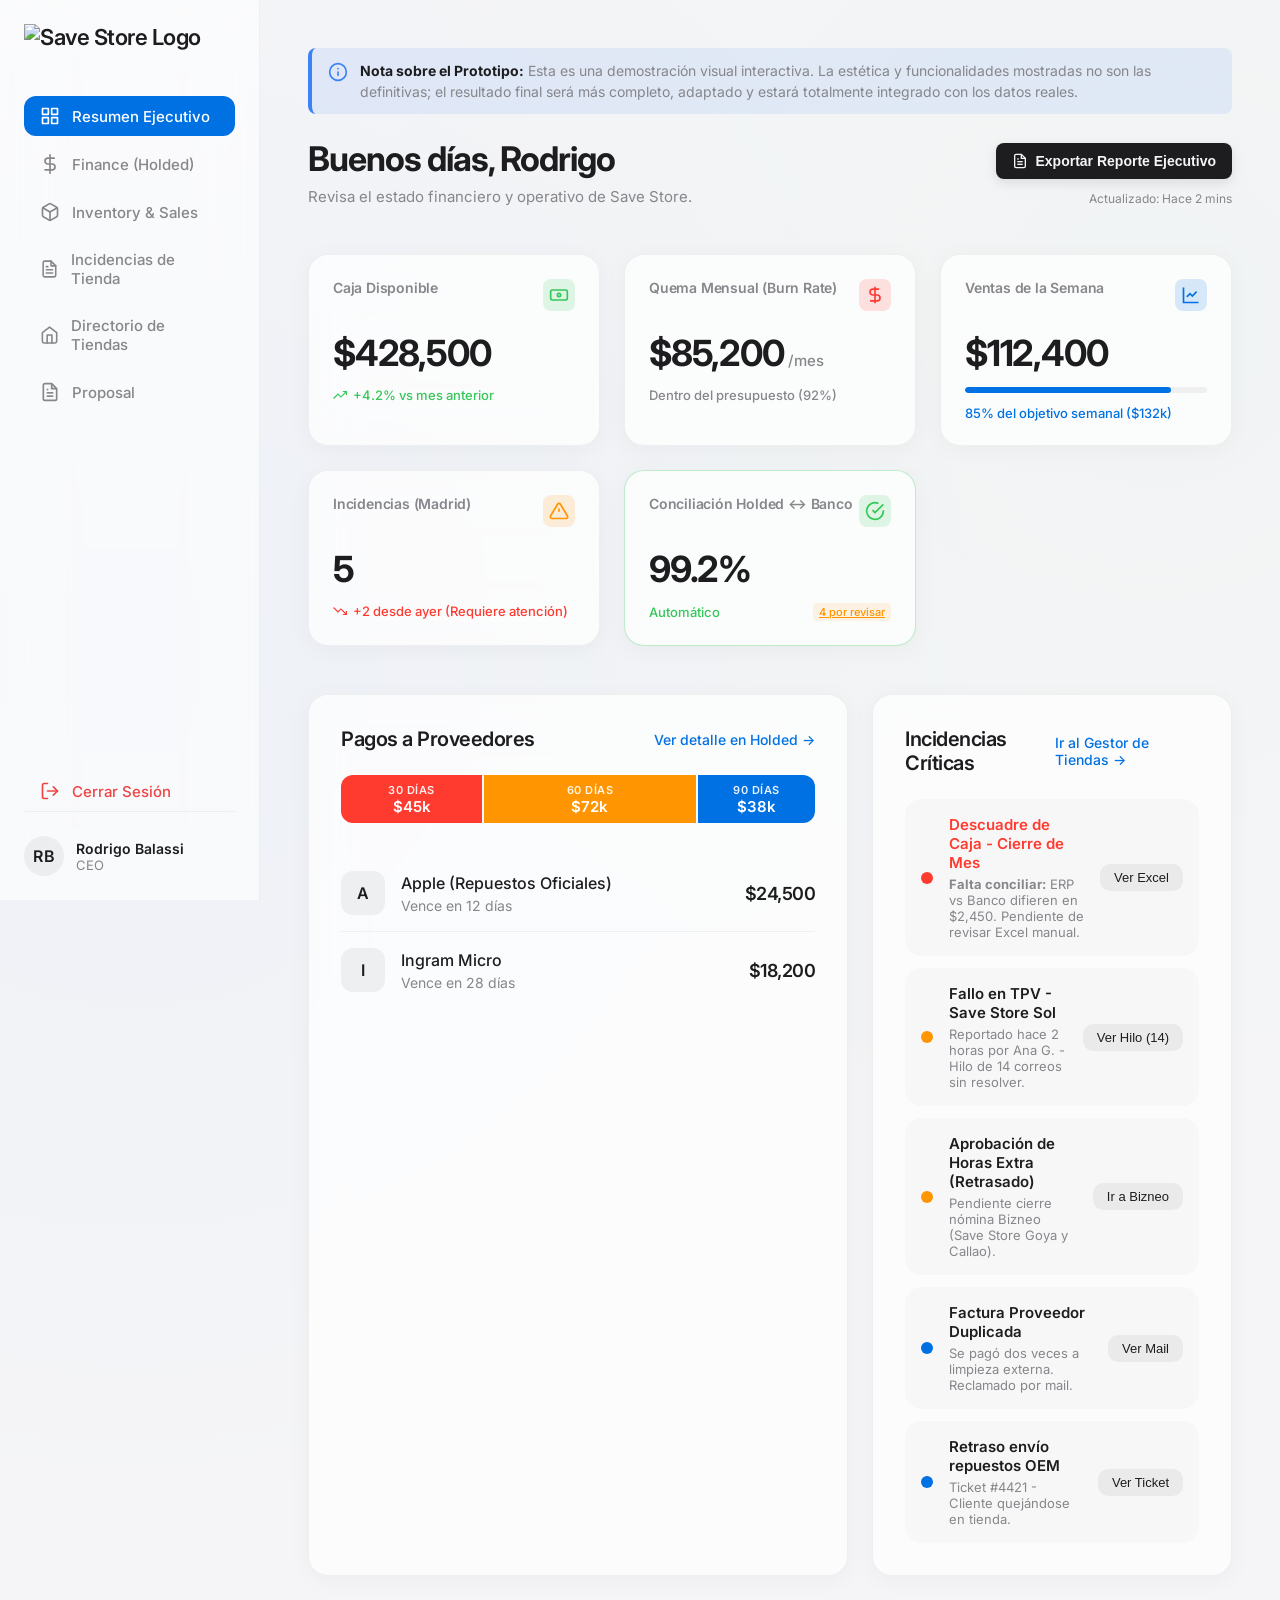
==== commit 714314b2: "feat: add global pulsating loader with Save logo to all pages" ====
--- a/index.html
+++ b/index.html
@@ -15,6 +15,11 @@
 </head>
 
 <body>
+    <!-- Global Loader -->
+    <div id="global-loader">
+        <img src="https://savestore.es/wp-content/uploads/2022/04/logo-save.svg" alt="Save Store Logo" class="loader-logo">
+    </div>
+
     <div class="app-container">
         <!-- Sidebar -->
         <aside class="sidebar">
@@ -259,5 +264,17 @@
             </div>
         </main>
     </div>
+
+    <script>
+        window.addEventListener('load', function() {
+            setTimeout(function() {
+                const loader = document.getElementById('global-loader');
+                if(loader) {
+                    loader.classList.add('hidden');
+                }
+            }, 800); // 800ms minimum display time for the cool pulse effect
+        });
+    </script>
+
 </body>
 </html>
--- a/styles.css
+++ b/styles.css
@@ -495,3 +495,34 @@
     font-size: 13px;
     color: var(--text-secondary);
 }
+
+/* Global Loader */
+#global-loader {
+    position: fixed;
+    top: 0;
+    left: 0;
+    width: 100vw;
+    height: 100vh;
+    background-color: var(--bg-body);
+    z-index: 99999;
+    display: flex;
+    justify-content: center;
+    align-items: center;
+    transition: opacity 0.5s ease-out, visibility 0.5s ease-out;
+}
+
+#global-loader.hidden {
+    opacity: 0;
+    visibility: hidden;
+}
+
+.loader-logo {
+    width: 180px;
+    animation: pulse 1.5s infinite ease-in-out;
+}
+
+@keyframes pulse {
+    0% { transform: scale(0.95); opacity: 0.7; }
+    50% { transform: scale(1.05); opacity: 1; }
+    100% { transform: scale(0.95); opacity: 0.7; }
+}
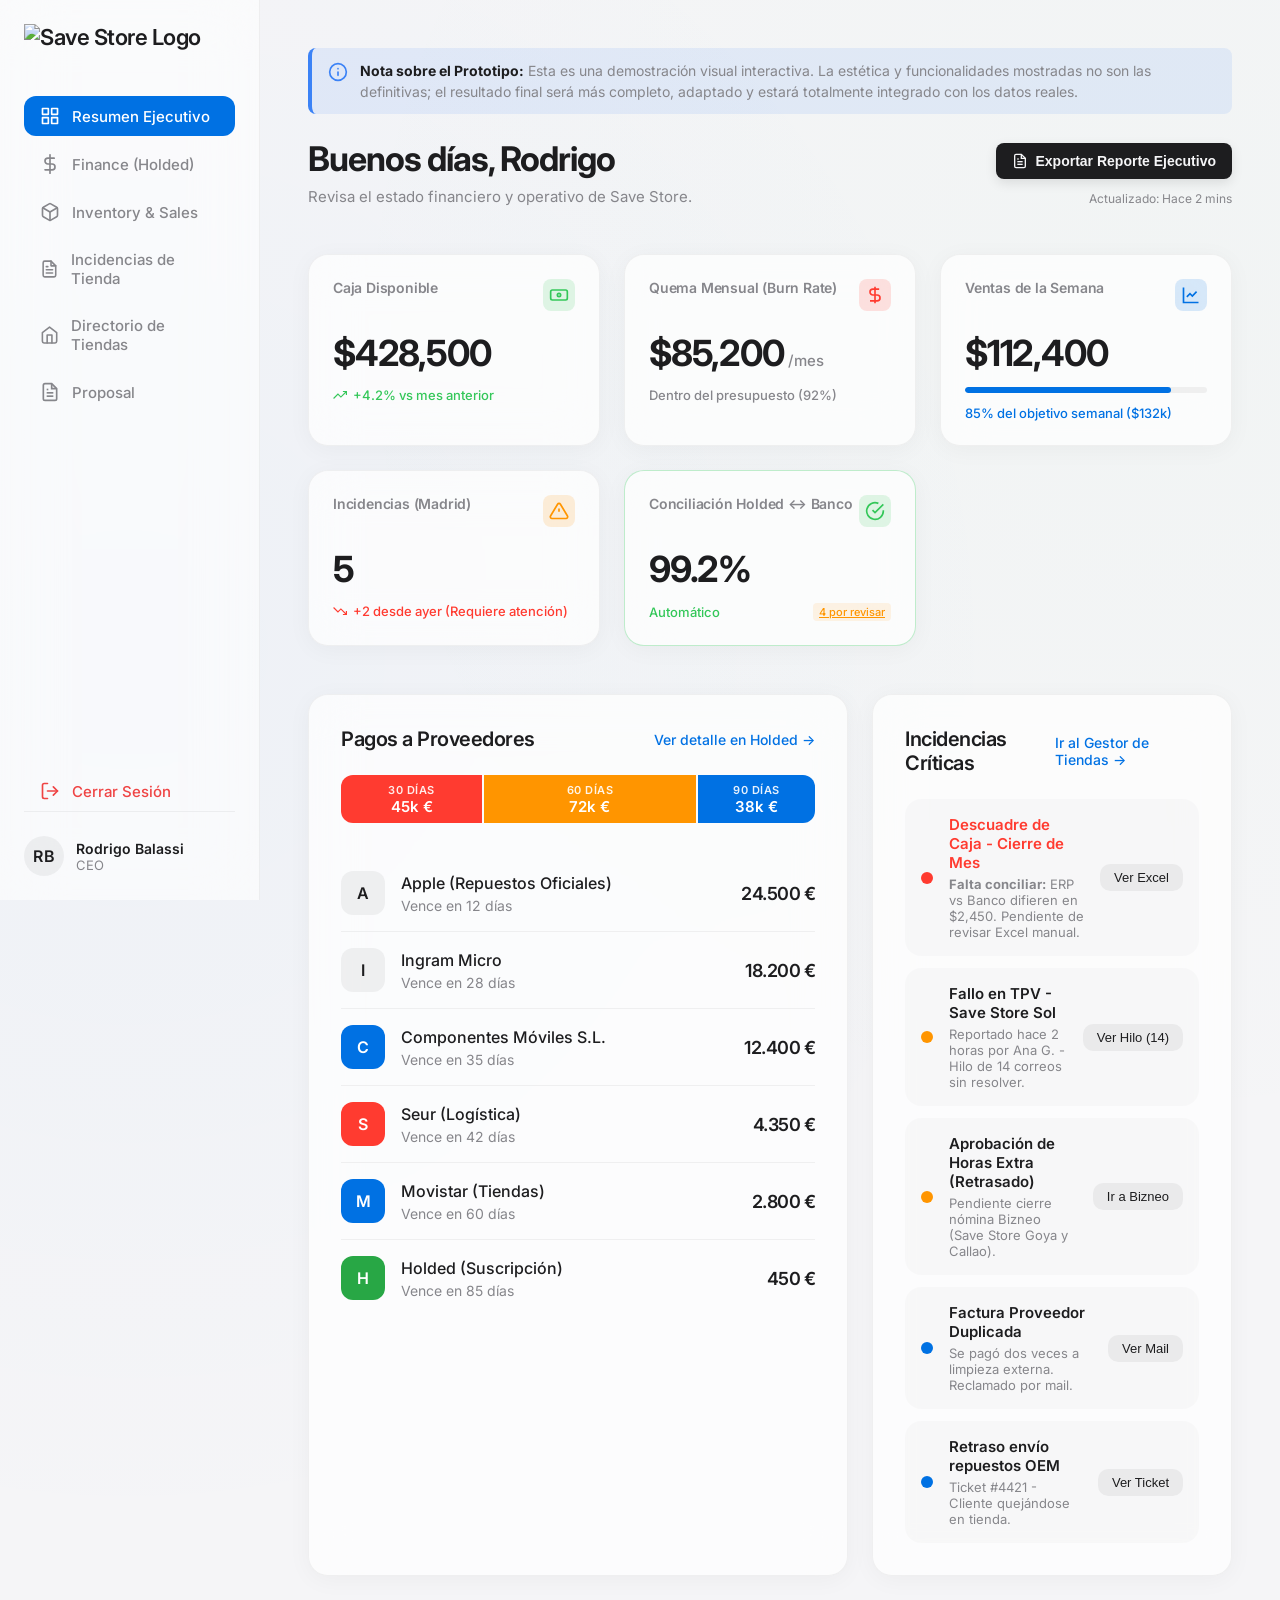
==== commit 269df942: "feat: add realistic suppliers and convert currency to euros" ====
--- a/index.html
+++ b/index.html
@@ -176,15 +176,15 @@
                         <div class="timeline-bar">
                             <div class="timeline-segment warning" style="width: 30%;">
                                 <span class="segment-label">30 Días</span>
-                                <span class="segment-value">$45k</span>
+                                <span class="segment-value">45k €</span>
                             </div>
                             <div class="timeline-segment caution" style="width: 45%;">
                                 <span class="segment-label">60 Días</span>
-                                <span class="segment-value">$72k</span>
+                                <span class="segment-value">72k €</span>
                             </div>
                             <div class="timeline-segment safe" style="width: 25%;">
                                 <span class="segment-label">90 Días</span>
-                                <span class="segment-value">$38k</span>
+                                <span class="segment-value">38k €</span>
                             </div>
                         </div>
                     </div>
@@ -197,7 +197,7 @@
                                     <p>Vence en 12 días</p>
                                 </div>
                             </div>
-                            <span class="amount">$24,500</span>
+                            <span class="amount">24.500 €</span>
                         </li>
                         <li>
                             <div class="supplier-info">
@@ -207,7 +207,47 @@
                                     <p>Vence en 28 días</p>
                                 </div>
                             </div>
-                            <span class="amount">$18,200</span>
+                            <span class="amount">18.200 €</span>
+                        </li>
+                        <li>
+                            <div class="supplier-info">
+                                <div class="supplier-avatar" style="background-color: var(--accent); color: white;">C</div>
+                                <div>
+                                    <h4>Componentes Móviles S.L.</h4>
+                                    <p>Vence en 35 días</p>
+                                </div>
+                            </div>
+                            <span class="amount">12.400 €</span>
+                        </li>
+                        <li>
+                            <div class="supplier-info">
+                                <div class="supplier-avatar" style="background-color: #ff3b30; color: white;">S</div>
+                                <div>
+                                    <h4>Seur (Logística)</h4>
+                                    <p>Vence en 42 días</p>
+                                </div>
+                            </div>
+                            <span class="amount">4.350 €</span>
+                        </li>
+                        <li>
+                            <div class="supplier-info">
+                                <div class="supplier-avatar" style="background-color: #0071e3; color: white;">M</div>
+                                <div>
+                                    <h4>Movistar (Tiendas)</h4>
+                                    <p>Vence en 60 días</p>
+                                </div>
+                            </div>
+                            <span class="amount">2.800 €</span>
+                        </li>
+                        <li>
+                            <div class="supplier-info">
+                                <div class="supplier-avatar" style="background-color: #28a745; color: white;">H</div>
+                                <div>
+                                    <h4>Holded (Suscripción)</h4>
+                                    <p>Vence en 85 días</p>
+                                </div>
+                            </div>
+                            <span class="amount">450 €</span>
                         </li>
                     </ul>
                 </div>
